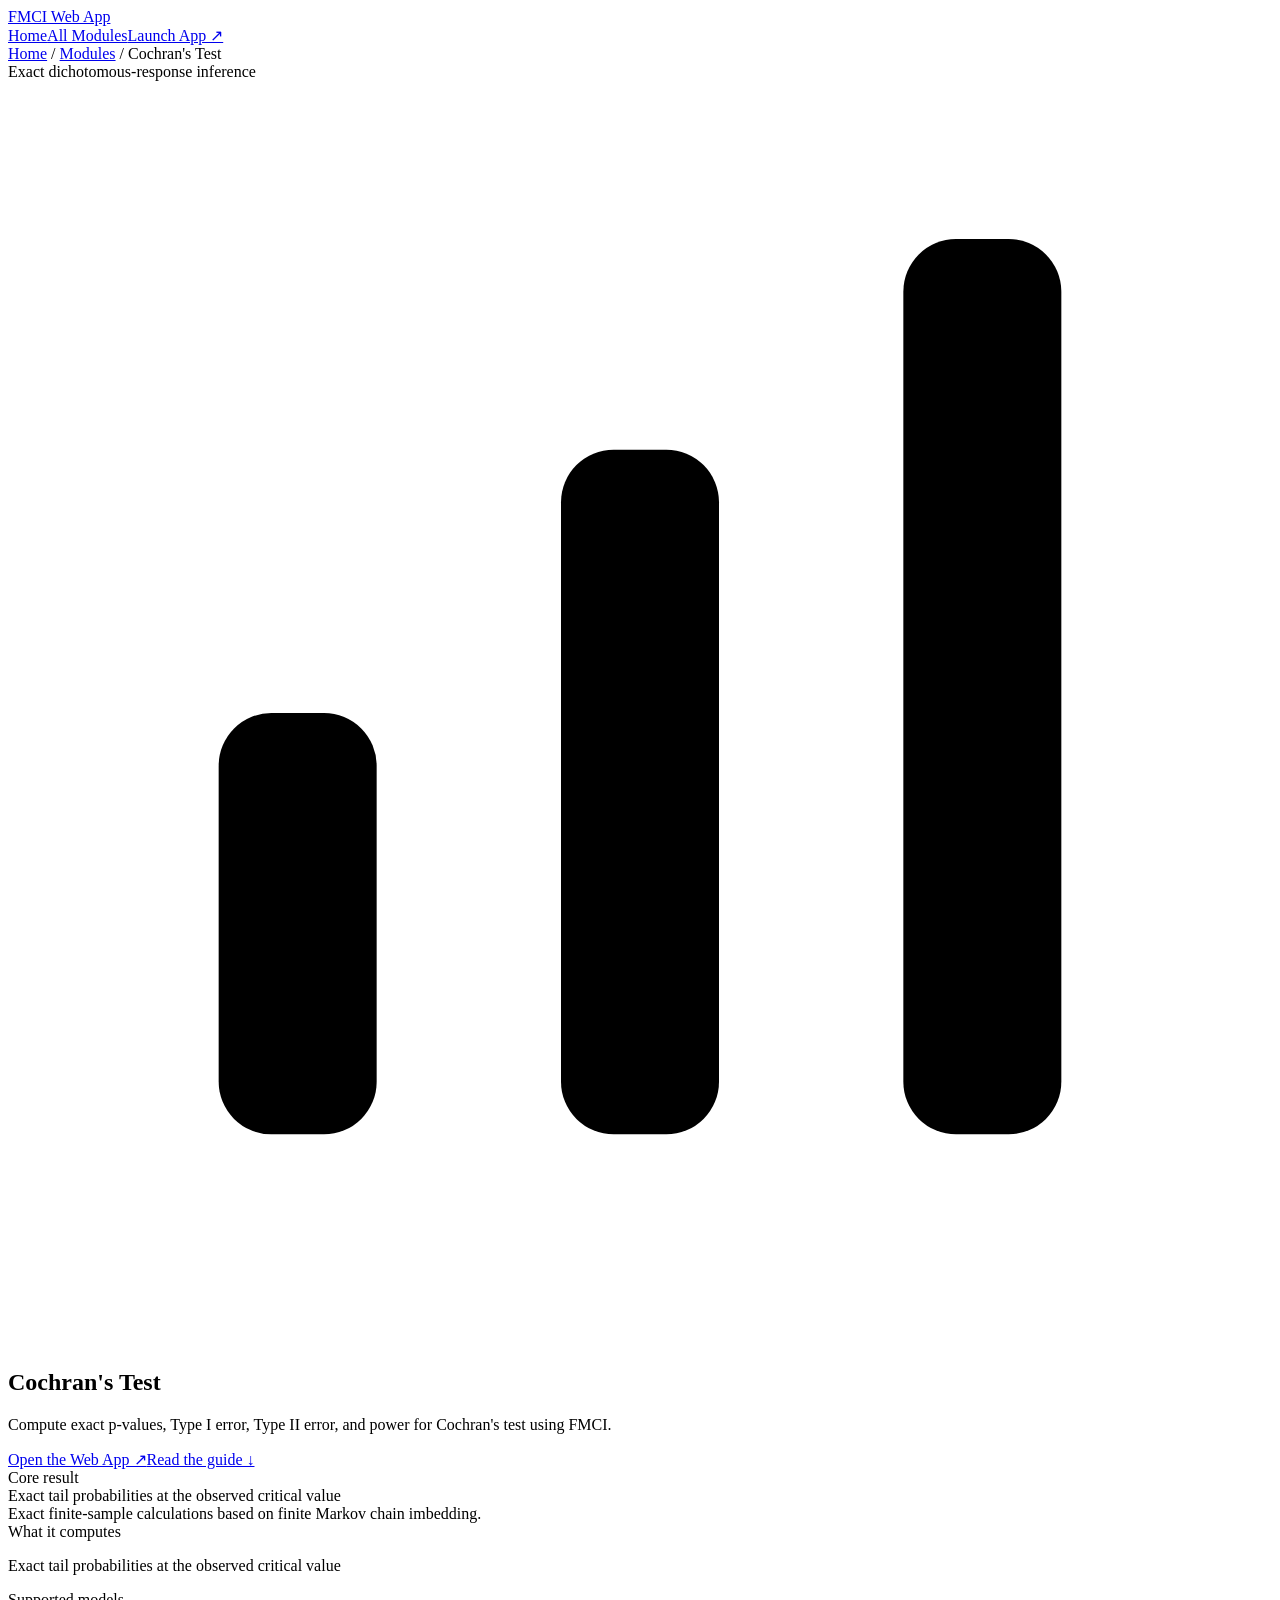
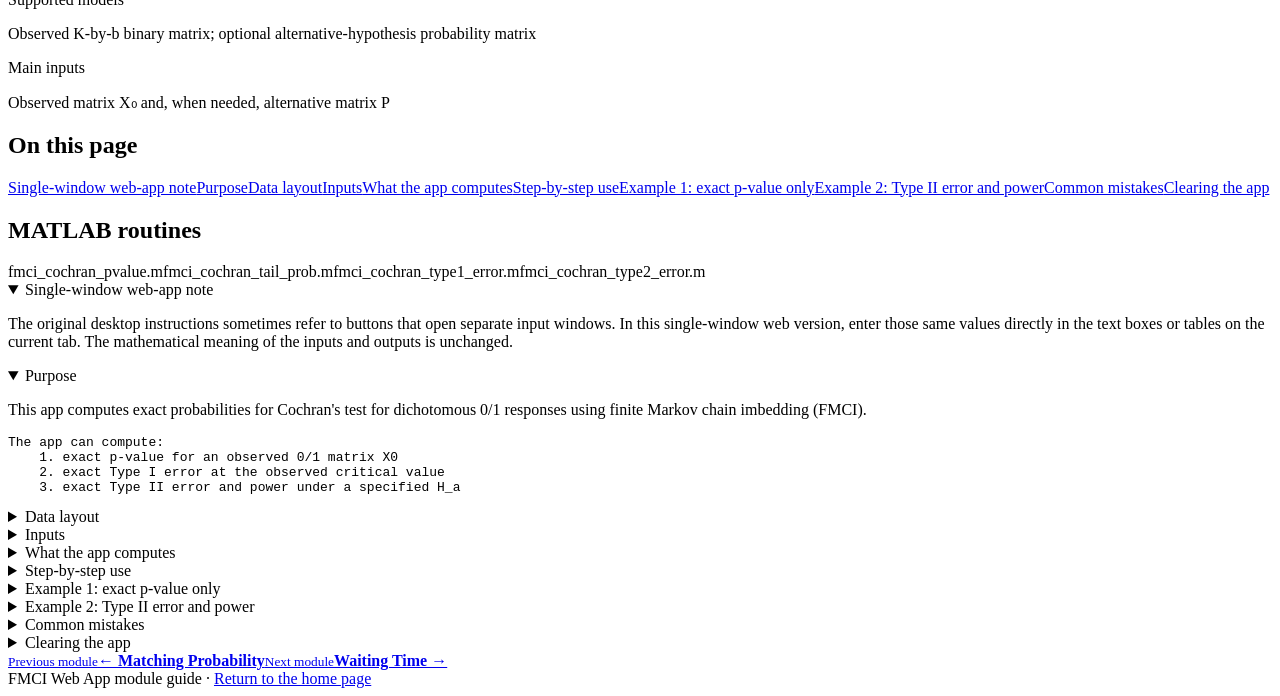
==== modules/cochran-test.html @ 7032a5a2 "Add files via upload" ====
<!DOCTYPE html>
<html lang="en">
<head>
<meta charset="UTF-8">
<meta name="viewport" content="width=device-width, initial-scale=1.0">
<meta name="description" content="Compute exact p-values, Type I error, Type II error, and power for Cochran&#x27;s test using FMCI.">
<title>Cochran&#x27;s Test — FMCI Web App Guide</title>
<link rel="stylesheet" href="../assets/module-pages.css">
</head>
<body>
<header class="topbar">
  <nav class="nav">
    <a class="brand" href="../index.html"><span class="brand-mark"></span><span>FMCI Web App</span></a>
    <div class="navlinks"><a href="../index.html">Home</a><a href="../index.html#methods">All Modules</a><a class="launch" href="https://unshaven-energy-verify.ngrok-free.dev/webapps/home/session.html?app=WuWebAppDesignerWeb2" target="_blank" rel="noopener noreferrer">Launch App ↗</a></div>
  </nav>
</header>
<section class="hero">
  <div class="hero-inner">
    <div>
      <div class="breadcrumb"><a href="../index.html">Home</a> / <a href="../index.html#methods">Modules</a> / Cochran&#x27;s Test</div>
      <div class="eyebrow">Exact dichotomous-response inference</div>
      <div class="title-row"><div class="module-icon"><svg viewBox="0 0 24 24"><rect x="4" y="12" width="3" height="8" rx="1" fill="currentColor" stroke="none"/><rect x="10.5" y="7" width="3" height="13" rx="1" fill="currentColor" stroke="none"/><rect x="17" y="3" width="3" height="17" rx="1" fill="currentColor" stroke="none"/></svg></div><h1>Cochran&#x27;s Test</h1></div>
      <p class="hero-summary">Compute exact p-values, Type I error, Type II error, and power for Cochran&#x27;s test using FMCI.</p>
      <div class="hero-actions"><a class="btn btn-primary" href="https://unshaven-energy-verify.ngrok-free.dev/webapps/home/session.html?app=WuWebAppDesignerWeb2" target="_blank" rel="noopener noreferrer">Open the Web App ↗</a><a class="btn btn-secondary" href="#guide">Read the guide ↓</a></div>
    </div>
    <aside class="formula-card"><div class="small">Core result</div><div class="formula">Exact tail probabilities at the observed critical value</div><div class="formula-note">Exact finite-sample calculations based on finite Markov chain imbedding.</div></aside>
  </div>
</section>
<main class="content" id="guide">
  <div class="overview-grid">
    <div class="overview-card"><div class="label">What it computes</div><p>Exact tail probabilities at the observed critical value</p></div>
    <div class="overview-card"><div class="label">Supported models</div><p>Observed K-by-b binary matrix; optional alternative-hypothesis probability matrix</p></div>
    <div class="overview-card"><div class="label">Main inputs</div><p>Observed matrix X₀ and, when needed, alternative matrix P</p></div>
  </div>
  <div class="layout">
    <aside class="toc"><h2>On this page</h2><a href="#single-window-web-app-note">Single-window web-app note</a><a href="#purpose">Purpose</a><a href="#data-layout">Data layout</a><a href="#inputs">Inputs</a><a href="#what-the-app-computes">What the app computes</a><a href="#step-by-step-use">Step-by-step use</a><a href="#example-1-exact-p-value-only">Example 1: exact p-value only</a><a href="#example-2-type-ii-error-and-power">Example 2: Type II error and power</a><a href="#common-mistakes">Common mistakes</a><a href="#clearing-the-app">Clearing the app</a><div class="source-files"><h2>MATLAB routines</h2><span>fmci_cochran_pvalue.m</span><span>fmci_cochran_tail_prob.m</span><span>fmci_cochran_type1_error.m</span><span>fmci_cochran_type2_error.m</span></div></aside>
    <article class="guide"><section class="section-card" id="single-window-web-app-note">
<details open>
<summary>Single-window web-app note</summary>
<div class="section-body"><p>The original desktop instructions sometimes refer to buttons that open separate input windows. In this single-window web version, enter those same values directly in the text boxes or tables on the current tab. The mathematical meaning of the inputs and outputs is unchanged.</p></div>
</details>
</section><section class="section-card" id="purpose">
<details open>
<summary>Purpose</summary>
<div class="section-body"><p>This app computes exact probabilities for Cochran&#x27;s test for dichotomous 0/1 responses using finite Markov chain imbedding (FMCI).</p>
<pre class="formula-block">The app can compute:
    1. exact p-value for an observed 0/1 matrix X0
    2. exact Type I error at the observed critical value
    3. exact Type II error and power under a specified H_a</pre></div>
</details>
</section><section class="section-card" id="data-layout">
<details>
<summary>Data layout</summary>
<div class="section-body"><p class="guide-label">The observed matrix X0 is K-by-b:</p>
<pre class="formula-block">    rows    = treatments
    columns = blocks
    entries = 0 or 1 dichotomous responses</pre>
<p class="guide-label">Example with K = 4 treatments and b = 8 blocks:</p>
<pre class="formula-block">    X0 = [0 0 0 1 0 0 0 1;
          1 0 1 1 1 1 0 1;
          0 1 1 0 0 1 1 0;
          0 0 1 0 1 1 0 1]</pre></div>
</details>
</section><section class="section-card" id="inputs">
<details>
<summary>Inputs</summary>
<div class="section-body"><pre class="formula-block">No. of Treatments
    Enter K, the number of treatment rows in X0.</pre>
<pre class="formula-block">Enter The Matrix
    Opens a table for entering the observed matrix X0.
    Enter the number of blocks b, click Resize Table if
    needed, then enter the K-by-b 0/1 matrix.</pre>
<pre class="formula-block">Enter H_a prob.
    Opens a table for entering the alternative-hypothesis
    success probability matrix P.</pre>
<pre class="formula-block">    P must have the same size as X0, K-by-b.
    Every entry must be strictly between 0 and 1.</pre>
<pre class="formula-block">    P(i,j) is the success probability for treatment i in
    block j under the alternative hypothesis H_a.</pre></div>
</details>
</section><section class="section-card" id="what-the-app-computes">
<details>
<summary>What the app computes</summary>
<div class="section-body"><p class="guide-label">After X0 is entered, the app computes:</p>
<pre class="formula-block">    column totals: x_j = sum_i X0(i,j)
    row totals:    X_i. = sum_j X0(i,j)
    critical value v = sum_i X_i.^2</pre>
<pre class="formula-block">Exact p-value:
    p-value = P(V &gt;= v | H0)</pre>
<pre class="formula-block">Type I error:
    alpha = P(V &gt;= v | H0)</pre>
<pre class="formula-block">Type II error and power, if H_a probability matrix P is given:
    power = P(V &gt;= v | H_a)
    beta  = 1 - power</pre></div>
</details>
</section><section class="section-card" id="step-by-step-use">
<details>
<summary>Step-by-step use</summary>
<div class="section-body"><pre class="example-block">Step 1. Click Clear all items.</pre>
<pre class="example-block">Step 2. Enter No. of Treatments.
    Example: K = 4</pre>
<pre class="example-block">Step 3. Click Enter The Matrix.
    Set number of blocks b.
    Example: b = 8
    Enter the observed 0/1 matrix X0.
    Click Save.</pre>
<pre class="example-block">Step 4. Optional: click Enter H_a prob.
    Enter the K-by-b probability matrix under H_a.
    Click Save.
    This is needed only for Type II error and power.</pre>
<pre class="example-block">Step 5. Click Calculate the Probability.
    The Results panel displays the p-value, Type I error,
    and, if P is entered, Type II error and power.</pre></div>
</details>
</section><section class="section-card" id="example-1-exact-p-value-only">
<details>
<summary>Example 1: exact p-value only</summary>
<div class="section-body"><p class="guide-label">K = 4, b = 8</p>
<p class="guide-label">Observed matrix:</p>
<pre class="formula-block">    0 0 0 1 0 0 0 1
    1 0 1 1 1 1 0 1
    0 1 1 0 0 1 1 0
    0 0 1 0 1 1 0 1</pre>
<pre class="formula-block">Steps:
    Enter No. of Treatments = 4
    Click Enter The Matrix
    Set b = 8 and enter the matrix above
    Click Save
    Click Calculate the Probability</pre>
<pre class="formula-block">Expected p-value for this example is approximately:
    0.3344727</pre></div>
</details>
</section><section class="section-card" id="example-2-type-ii-error-and-power">
<details>
<summary>Example 2: Type II error and power</summary>
<div class="section-body"><p>Use the same observed matrix as Example 1.</p>
<p class="guide-label">Alternative H_a probability matrix example:</p>
<pre class="formula-block">    P = [0.2 0.2 0.2 0.2 0.2 0.2 0.2 0.2;
         0.2 0.2 0.2 0.2 0.2 0.2 0.2 0.2;
         0.2 0.2 0.2 0.2 0.2 0.2 0.2 0.2;
         0.3 0.3 0.3 0.3 0.3 0.3 0.3 0.3]</pre>
<pre class="formula-block">Steps:
    Enter the observed matrix X0
    Click Enter H_a prob.
    Enter the probability matrix P above
    Click Save
    Click Calculate the Probability</pre>
<pre class="formula-block">The app displays:
    p-value under H0
    Type I error alpha under H0
    Type II error beta under H_a
    Power = 1 - beta</pre></div>
</details>
</section><section class="section-card" id="common-mistakes">
<details>
<summary>Common mistakes</summary>
<div class="section-body"><ol><li>X0 must contain only 0 and 1.</li></ol>
<ol><li>The number of rows of X0 must equal K.</li></ol>
<ol><li>The H_a probability matrix P must have the same size as X0.</li></ol>
<p>4. Entries of P must be strictly between 0 and 1. Do not use 0 or 1 in P.</p>
<ol><li>If you change K, re-enter X0 and P.</li></ol></div>
</details>
</section><section class="section-card" id="clearing-the-app">
<details>
<summary>Clearing the app</summary>
<div class="section-body"><pre class="formula-block">Click Clear all items to clear:
    K input
    saved observed matrix X0
    saved H_a probability matrix P
    results output</pre></div>
</details>
</section>
      <nav class="page-nav"><a href="matching-probability.html"><small>Previous module</small><strong>← Matching Probability</strong></a><a href="waiting-time.html"><small>Next module</small><strong>Waiting Time →</strong></a></nav>
    </article>
  </div>
</main>
<footer class="footer">FMCI Web App module guide · <a href="../index.html">Return to the home page</a></footer>
</body>
</html>
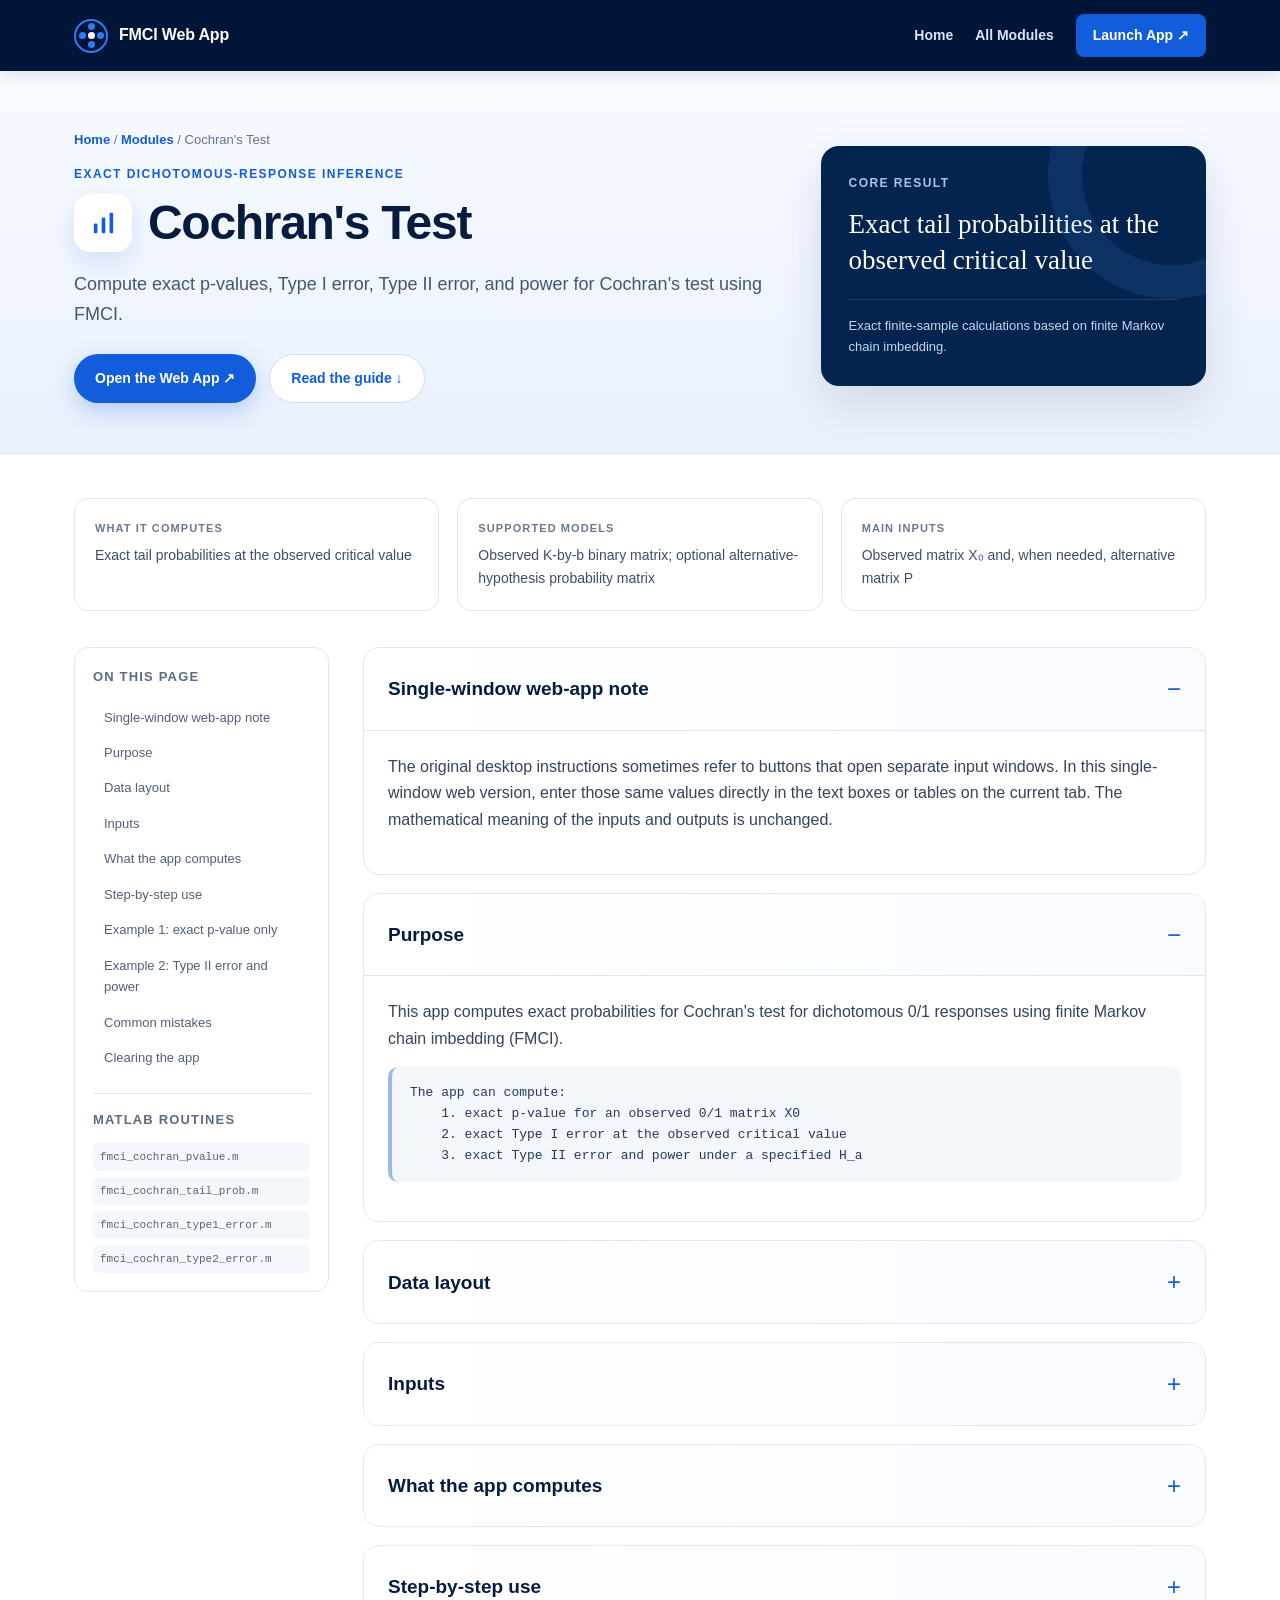
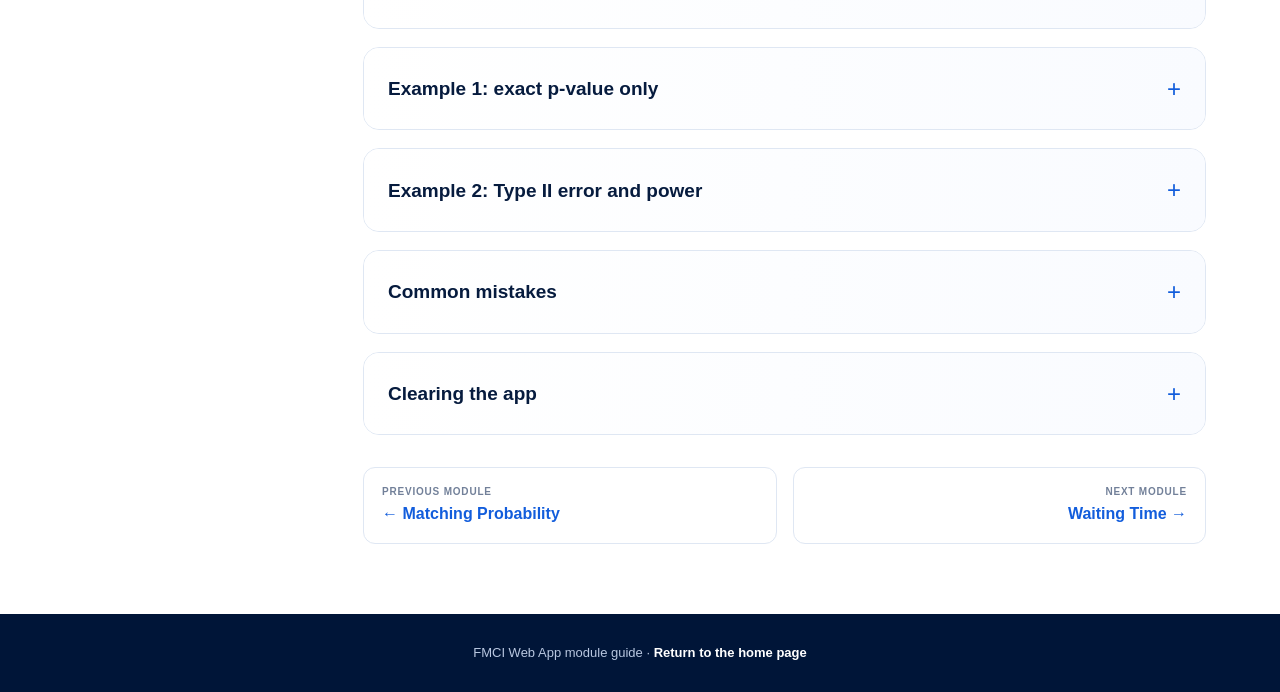
==== commit f81a4114: "Add files via upload" ====
--- a/modules/cochran-test.html
+++ b/modules/cochran-test.html
@@ -11,7 +11,7 @@
 <header class="topbar">
   <nav class="nav">
     <a class="brand" href="../index.html"><span class="brand-mark"></span><span>FMCI Web App</span></a>
-    <div class="navlinks"><a href="../index.html">Home</a><a href="../index.html#methods">All Modules</a><a class="launch" href="https://unshaven-energy-verify.ngrok-free.dev/webapps/home/session.html?app=WuWebAppDesignerWeb2" target="_blank" rel="noopener noreferrer">Launch App ↗</a></div>
+    <div class="navlinks"><a href="../index.html">Home</a><a href="../index.html#methods">All Modules</a><a class="launch" href="https://sites.google.com/view/tlwu/Cochran_learn_more" target="_blank" rel="noopener noreferrer">Launch App ↗</a></div>
   </nav>
 </header>
 <section class="hero">
@@ -21,7 +21,7 @@
       <div class="eyebrow">Exact dichotomous-response inference</div>
       <div class="title-row"><div class="module-icon"><svg viewBox="0 0 24 24"><rect x="4" y="12" width="3" height="8" rx="1" fill="currentColor" stroke="none"/><rect x="10.5" y="7" width="3" height="13" rx="1" fill="currentColor" stroke="none"/><rect x="17" y="3" width="3" height="17" rx="1" fill="currentColor" stroke="none"/></svg></div><h1>Cochran&#x27;s Test</h1></div>
       <p class="hero-summary">Compute exact p-values, Type I error, Type II error, and power for Cochran&#x27;s test using FMCI.</p>
-      <div class="hero-actions"><a class="btn btn-primary" href="https://unshaven-energy-verify.ngrok-free.dev/webapps/home/session.html?app=WuWebAppDesignerWeb2" target="_blank" rel="noopener noreferrer">Open the Web App ↗</a><a class="btn btn-secondary" href="#guide">Read the guide ↓</a></div>
+      <div class="hero-actions"><a class="btn btn-primary" href="https://sites.google.com/view/tlwu/Cochran_learn_more" target="_blank" rel="noopener noreferrer">Open the Web App ↗</a><a class="btn btn-secondary" href="#guide">Read the guide ↓</a></div>
     </div>
     <aside class="formula-card"><div class="small">Core result</div><div class="formula">Exact tail probabilities at the observed critical value</div><div class="formula-note">Exact finite-sample calculations based on finite Markov chain imbedding.</div></aside>
   </div>
--- a/assets/module-pages.css
+++ b/assets/module-pages.css
@@ -0,0 +1,6 @@
+
+:root{--navy:#001538;--navy2:#02244f;--blue:#125ddc;--blue2:#0f4fbe;--ink:#061b3e;--muted:#596579;--line:#dfe7f3;--soft:#f4f7fc;--soft2:#eaf1fd;--white:#fff;--shadow:0 18px 45px rgba(4,29,70,.12)}
+*{box-sizing:border-box}html{scroll-behavior:smooth}body{margin:0;font-family:-apple-system,BlinkMacSystemFont,"Segoe UI",Roboto,Helvetica,Arial,sans-serif;color:var(--ink);line-height:1.65;background:#fff}a{color:inherit;text-decoration:none}.topbar{background:var(--navy);color:#fff;position:sticky;top:0;z-index:20;box-shadow:0 2px 14px rgba(0,0,0,.12)}.nav{max-width:1180px;margin:auto;padding:14px 24px;display:flex;align-items:center;gap:24px}.brand{display:flex;align-items:center;gap:11px;font-weight:800;letter-spacing:-.01em}.brand-mark{width:34px;height:34px;border:2px solid #2f7bf6;border-radius:50%;display:grid;place-items:center;color:#2f7bf6}.brand-mark:after{content:"";width:7px;height:7px;border-radius:50%;background:#fff;box-shadow:0 -9px 0 #2f7bf6,9px 0 0 #2f7bf6,0 9px 0 #2f7bf6,-9px 0 0 #2f7bf6}.navlinks{margin-left:auto;display:flex;align-items:center;gap:22px;font-weight:650;font-size:14px}.navlinks a{color:#dce5f7}.navlinks a:hover{color:#fff}.launch{background:var(--blue);color:#fff!important;border-radius:8px;padding:10px 17px;display:inline-flex;align-items:center;gap:7px}.launch:hover{background:var(--blue2)}
+.hero{background:linear-gradient(180deg,#f7faff 0%,#eaf1fd 100%);border-bottom:1px solid #dce6f7}.hero-inner{max-width:1180px;margin:auto;padding:58px 24px 50px;display:grid;grid-template-columns:1.45fr .8fr;gap:48px;align-items:center}.breadcrumb{font-size:13px;color:#64738d;margin-bottom:14px}.breadcrumb a{color:var(--blue);font-weight:700}.eyebrow{text-transform:uppercase;letter-spacing:.12em;font-size:12px;font-weight:800;color:var(--blue);margin-bottom:10px}.title-row{display:flex;align-items:center;gap:16px}.module-icon{width:58px;height:58px;border-radius:16px;background:#fff;display:grid;place-items:center;color:var(--blue);box-shadow:0 10px 25px rgba(18,93,220,.13);flex:none}.module-icon svg{width:29px;height:29px;fill:none;stroke:currentColor;stroke-width:1.9;stroke-linecap:round;stroke-linejoin:round}.hero h1{font-size:48px;line-height:1.06;margin:0;letter-spacing:-1.3px}.hero-summary{font-size:18px;color:#46566f;max-width:760px;margin:18px 0 24px}.hero-actions{display:flex;gap:13px;flex-wrap:wrap}.btn{display:inline-flex;align-items:center;justify-content:center;gap:8px;border-radius:999px;padding:12px 21px;font-weight:750;font-size:14px}.btn-primary{background:var(--blue);color:#fff;box-shadow:0 8px 22px rgba(18,93,220,.25)}.btn-primary:hover{background:var(--blue2)}.btn-secondary{background:#fff;color:var(--blue);border:1px solid #cddcf5}.formula-card{background:var(--navy2);color:#fff;border-radius:18px;padding:28px;box-shadow:var(--shadow);position:relative;overflow:hidden}.formula-card:after{content:"";position:absolute;width:180px;height:180px;border:34px solid rgba(84,142,240,.12);border-radius:50%;right:-90px;top:-95px}.formula-card .small{font-size:12px;text-transform:uppercase;letter-spacing:.12em;color:#a9c3ee;font-weight:800}.formula{font-family:Georgia,"Times New Roman",serif;font-size:27px;line-height:1.35;margin:12px 0 20px}.formula-note{font-size:13px;color:#c8d6ed;border-top:1px solid rgba(255,255,255,.12);padding-top:15px}
+.content{max-width:1180px;margin:auto;padding:44px 24px 70px}.overview-grid{display:grid;grid-template-columns:repeat(3,1fr);gap:18px;margin-bottom:36px}.overview-card{border:1px solid var(--line);border-radius:14px;padding:20px;background:#fff}.overview-card .label{font-size:11px;text-transform:uppercase;letter-spacing:.1em;color:#6a7890;font-weight:800}.overview-card p{margin:7px 0 0;font-size:14px;color:#3f4e65}.layout{display:grid;grid-template-columns:255px minmax(0,1fr);gap:34px}.toc{position:sticky;top:88px;align-self:start;border:1px solid var(--line);border-radius:14px;padding:18px;background:#fff;max-height:calc(100vh - 110px);overflow:auto}.toc h2{font-size:13px;text-transform:uppercase;letter-spacing:.09em;margin:0 0 12px;color:#5d6b82}.toc a{display:block;font-size:13px;color:#526078;padding:7px 9px;border-left:2px solid transparent}.toc a:hover{background:var(--soft);color:var(--blue);border-left-color:var(--blue)}.source-files{margin-top:18px;padding-top:15px;border-top:1px solid var(--line)}.source-files span{display:block;font-family:ui-monospace,SFMono-Regular,Menlo,monospace;font-size:11px;color:#53647e;background:var(--soft);padding:5px 7px;border-radius:5px;margin-top:6px;overflow-wrap:anywhere}.guide{min-width:0}.section-card{border:1px solid var(--line);border-radius:16px;background:#fff;margin-bottom:18px;overflow:hidden;scroll-margin-top:96px}.section-card details{margin:0}.section-card summary{cursor:pointer;list-style:none;padding:21px 24px;font-size:19px;font-weight:800;display:flex;align-items:center;justify-content:space-between;gap:16px;background:linear-gradient(90deg,#fff,#f9fbff)}.section-card summary::-webkit-details-marker{display:none}.section-card summary:after{content:"+";font-size:24px;font-weight:400;color:var(--blue)}.section-card details[open] summary:after{content:"−"}.section-body{border-top:1px solid var(--line);padding:23px 24px 26px;color:#35445c}.section-body p{margin:0 0 15px}.section-body ol,.section-body ul{padding-left:24px}.guide-label{font-weight:800;color:var(--ink);margin-top:18px!important}.formula-block,.example-block{white-space:pre-wrap;overflow:auto;border-radius:10px;padding:16px 18px;font-family:ui-monospace,SFMono-Regular,Menlo,Consolas,monospace;font-size:13px;line-height:1.6}.formula-block{background:#f3f6fb;border-left:4px solid #9db8e8;color:#263a5a}.example-block{background:#eef5ff;border-left:4px solid var(--blue);color:#1e375f}.page-nav{display:grid;grid-template-columns:1fr 1fr;gap:16px;margin-top:32px}.page-nav a{border:1px solid var(--line);border-radius:12px;padding:16px 18px}.page-nav a:last-child{text-align:right}.page-nav small{display:block;text-transform:uppercase;letter-spacing:.08em;color:#728099;font-size:10px;font-weight:800}.page-nav strong{color:var(--blue)}.footer{background:var(--navy);color:#b8c7e0;padding:28px 24px;text-align:center;font-size:13px}.footer a{color:#fff;font-weight:700}
+@media(max-width:900px){.navlinks a:not(.launch){display:none}.hero-inner{grid-template-columns:1fr}.hero h1{font-size:38px}.overview-grid{grid-template-columns:1fr}.layout{grid-template-columns:1fr}.toc{position:relative;top:0;max-height:none}.page-nav{grid-template-columns:1fr}.page-nav a:last-child{text-align:left}}@media(max-width:560px){.nav{padding:12px 16px}.brand span{display:none}.hero-inner{padding:38px 18px}.title-row{align-items:flex-start}.module-icon{width:50px;height:50px}.hero h1{font-size:33px}.content{padding:30px 16px 55px}.section-card summary,.section-body{padding-left:18px;padding-right:18px}}
